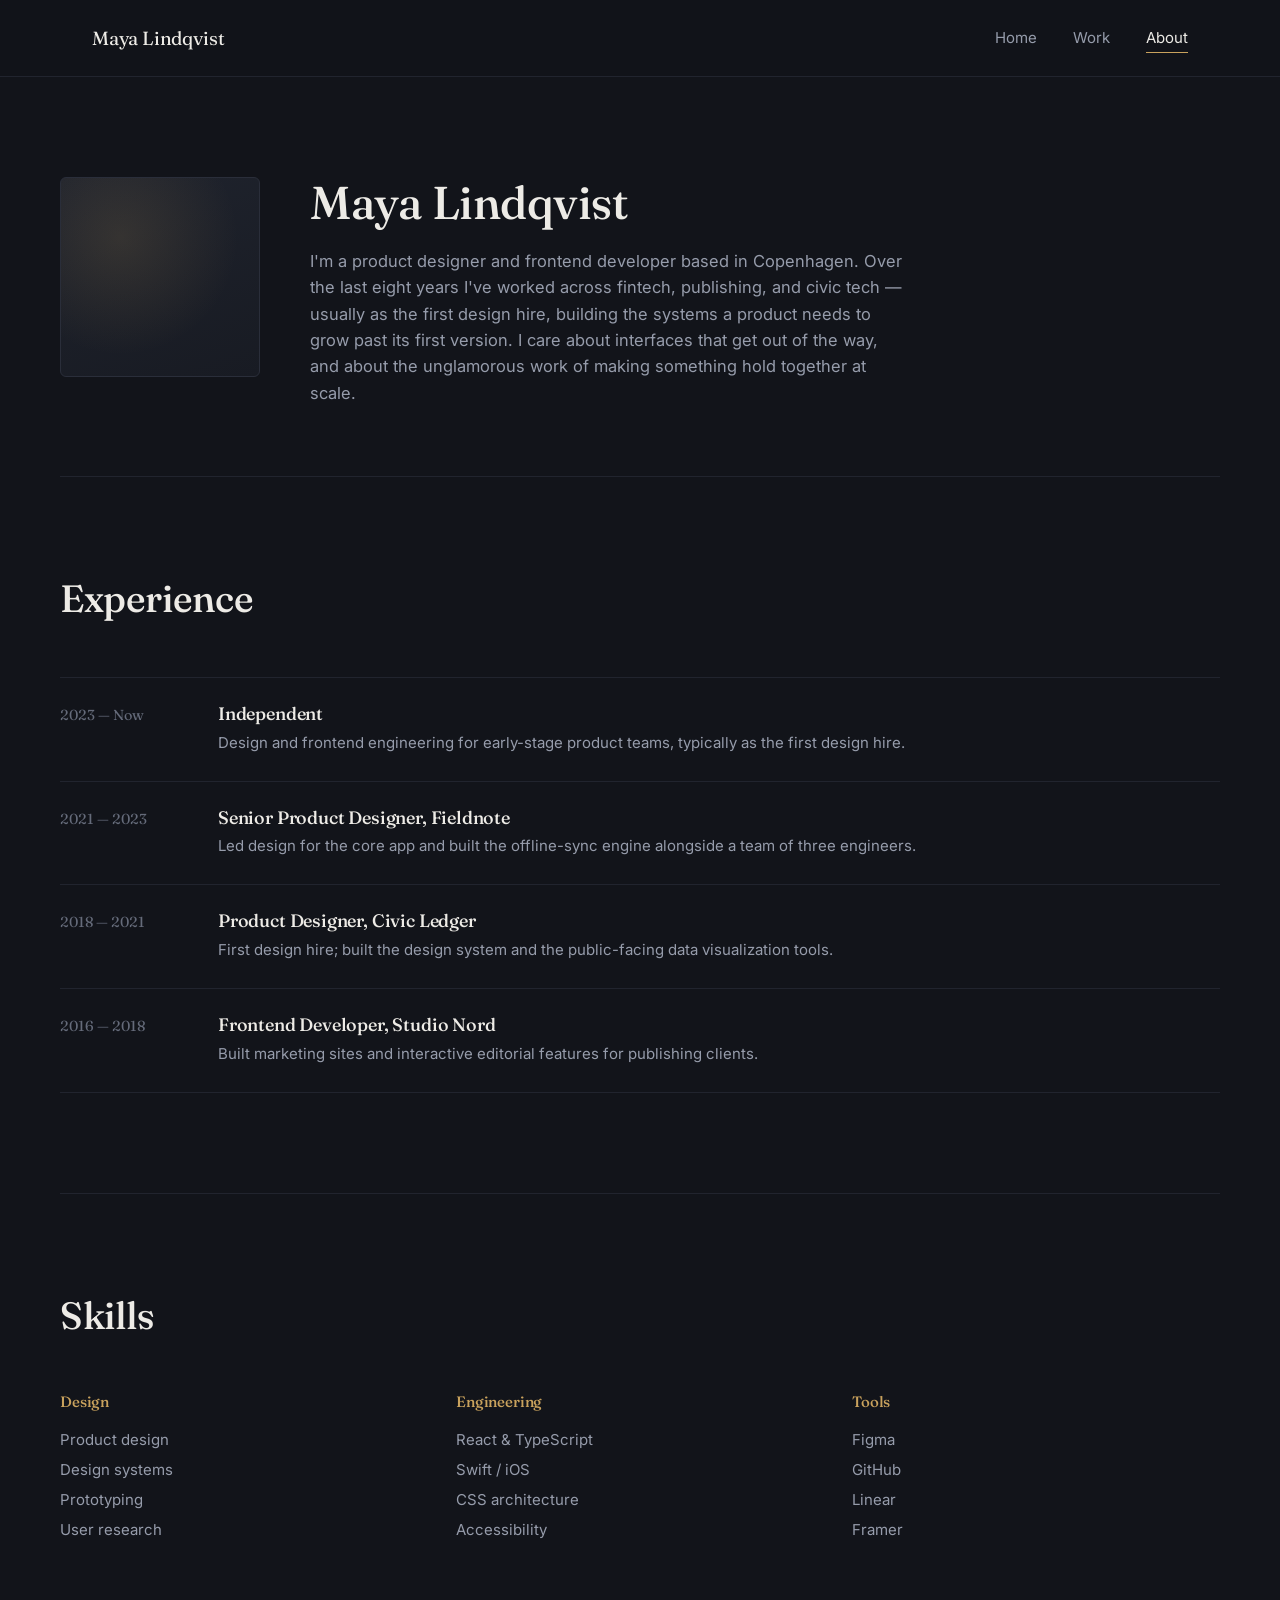
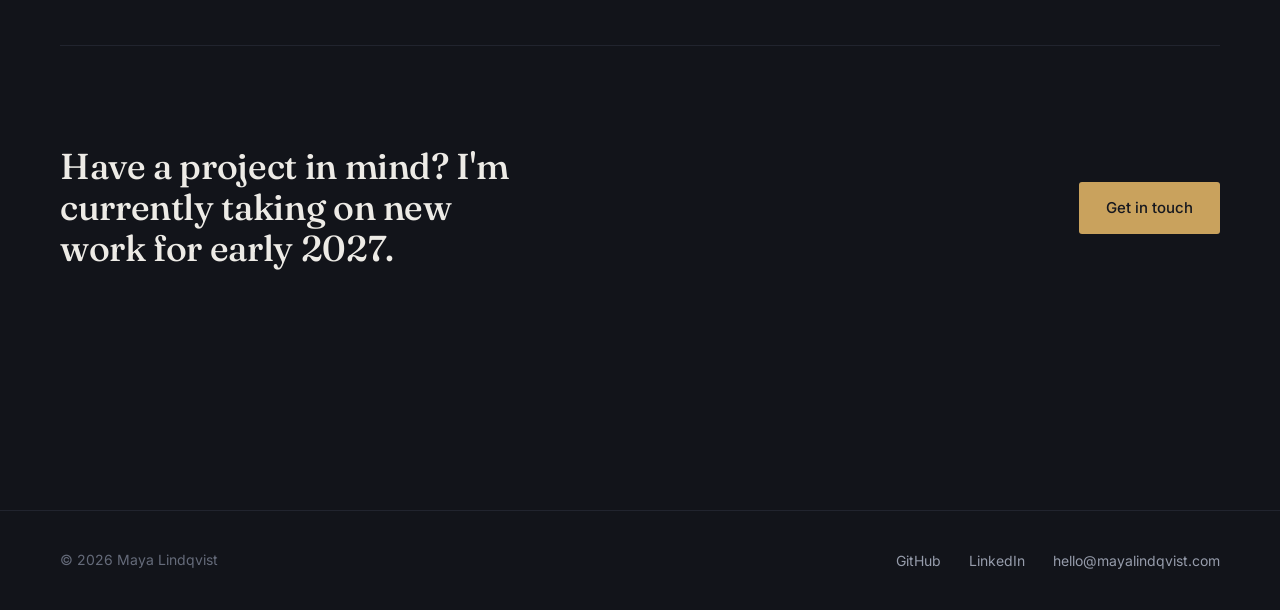
==== about.html @ 6f21c966 "Add files via upload" ====
<!DOCTYPE html>
<html lang="en">
<head>
<meta charset="UTF-8">
<meta name="viewport" content="width=device-width, initial-scale=1.0">
<title>About — Maya Lindqvist</title>
<meta name="description" content="About Maya Lindqvist, product designer and frontend developer.">
<link rel="preconnect" href="https://fonts.googleapis.com">
<link rel="preconnect" href="https://fonts.gstatic.com" crossorigin>
<link href="https://fonts.googleapis.com/css2?family=Fraunces:ital,opsz,wght@0,9..144,400;0,9..144,500;1,9..144,500&family=Inter:wght@400;500;600&display=swap" rel="stylesheet">
<link rel="stylesheet" href="style.css">
</head>
<body>

<header class="site-header">
  <div class="container header-inner">
    <a href="index.html" class="logo">Maya Lindqvist</a>
    <nav class="site-nav">
      <ul class="nav-links">
        <li><a href="index.html">Home</a></li>
        <li><a href="work.html">Work</a></li>
        <li><a href="about.html" class="active">About</a></li>
      </ul>
      <button class="nav-toggle" aria-label="Toggle menu" aria-expanded="false">
        <svg viewBox="0 0 24 24" fill="none" stroke="currentColor" stroke-width="1.6"><line x1="3" y1="6" x2="21" y2="6"/><line x1="3" y1="12" x2="21" y2="12"/><line x1="3" y1="18" x2="21" y2="18"/></svg>
      </button>
    </nav>
  </div>
</header>

<main>

  <section class="about-hero container">
    <div class="portrait"></div>
    <div>
      <h1>Maya Lindqvist</h1>
      <p class="bio">I'm a product designer and frontend developer based in Copenhagen. Over the last eight years I've worked across fintech, publishing, and civic tech — usually as the first design hire, building the systems a product needs to grow past its first version. I care about interfaces that get out of the way, and about the unglamorous work of making something hold together at scale.</p>
    </div>
  </section>

  <section class="section container">
    <div class="section-head">
      <h2>Experience</h2>
    </div>
    <div class="timeline">
      <div class="timeline-row">
        <span class="years">2023 — Now</span>
        <div>
          <h4>Independent</h4>
          <p>Design and frontend engineering for early-stage product teams, typically as the first design hire.</p>
        </div>
      </div>
      <div class="timeline-row">
        <span class="years">2021 — 2023</span>
        <div>
          <h4>Senior Product Designer, Fieldnote</h4>
          <p>Led design for the core app and built the offline-sync engine alongside a team of three engineers.</p>
        </div>
      </div>
      <div class="timeline-row">
        <span class="years">2018 — 2021</span>
        <div>
          <h4>Product Designer, Civic Ledger</h4>
          <p>First design hire; built the design system and the public-facing data visualization tools.</p>
        </div>
      </div>
      <div class="timeline-row">
        <span class="years">2016 — 2018</span>
        <div>
          <h4>Frontend Developer, Studio Nord</h4>
          <p>Built marketing sites and interactive editorial features for publishing clients.</p>
        </div>
      </div>
    </div>
  </section>

  <section class="section container">
    <div class="section-head">
      <h2>Skills</h2>
    </div>
    <div class="skills-grid">
      <div class="skill-group">
        <h4>Design</h4>
        <ul>
          <li>Product design</li>
          <li>Design systems</li>
          <li>Prototyping</li>
          <li>User research</li>
        </ul>
      </div>
      <div class="skill-group">
        <h4>Engineering</h4>
        <ul>
          <li>React &amp; TypeScript</li>
          <li>Swift / iOS</li>
          <li>CSS architecture</li>
          <li>Accessibility</li>
        </ul>
      </div>
      <div class="skill-group">
        <h4>Tools</h4>
        <ul>
          <li>Figma</li>
          <li>GitHub</li>
          <li>Linear</li>
          <li>Framer</li>
        </ul>
      </div>
    </div>
  </section>

  <section class="section container">
    <div class="contact-block">
      <h2>Have a project in mind? I'm currently taking on new work for early 2027.</h2>
      <a href="mailto:hello@mayalindqvist.com" class="btn btn-primary">Get in touch</a>
    </div>
  </section>

</main>

<footer class="site-footer">
  <div class="container footer-inner">
    <p>© 2026 Maya Lindqvist</p>
    <ul class="footer-links">
      <li><a href="https://github.com" target="_blank" rel="noopener">GitHub</a></li>
      <li><a href="https://linkedin.com" target="_blank" rel="noopener">LinkedIn</a></li>
      <li><a href="mailto:hello@mayalindqvist.com">hello@mayalindqvist.com</a></li>
    </ul>
  </div>
</footer>

<script src="script.js"></script>
</body>
</html>
---- style.css ----
/* ============================================
   Maya Lindqvist — Portfolio
   Design tokens
   ============================================ */
:root {
  --bg: #12141a;
  --bg-elevated: #181b23;
  --bg-elevated-2: #1f232d;
  --border: #2a2e3a;
  --border-soft: #21242e;
  --text: #edebe6;
  --text-muted: #969cab;
  --text-faint: #656b7a;
  --accent: #c9a25d;
  --accent-soft: rgba(201, 162, 93, 0.14);
  --accent-dim: #8a7245;

  --font-display: "Fraunces", "Iowan Old Style", "Palatino Linotype", serif;
  --font-body: "Inter", -apple-system, BlinkMacSystemFont, "Segoe UI", sans-serif;

  --container: 1160px;
  --radius-sm: 3px;
  --radius-md: 6px;
}

* { box-sizing: border-box; }

html {
  scroll-behavior: smooth;
}

@media (prefers-reduced-motion: reduce) {
  html { scroll-behavior: auto; }
  * { animation-duration: 0.01ms !important; transition-duration: 0.01ms !important; }
}

body {
  margin: 0;
  background: var(--bg);
  color: var(--text);
  font-family: var(--font-body);
  font-size: 17px;
  line-height: 1.6;
  -webkit-font-smoothing: antialiased;
  text-rendering: optimizeLegibility;
}

img { max-width: 100%; display: block; }

a {
  color: inherit;
  text-decoration: none;
}

::selection {
  background: var(--accent-soft);
  color: var(--text);
}

a:focus-visible,
button:focus-visible {
  outline: 2px solid var(--accent);
  outline-offset: 3px;
  border-radius: 2px;
}

.container {
  max-width: var(--container);
  margin: 0 auto;
  padding: 0 32px;
}

h1, h2, h3, h4 {
  font-family: var(--font-display);
  font-weight: 500;
  line-height: 1.15;
  margin: 0;
  letter-spacing: -0.01em;
}

p { margin: 0; }

.eyebrow {
  font-size: 14px;
  color: var(--accent);
  font-weight: 500;
  margin: 0 0 14px;
}

/* ============================================
   Header
   ============================================ */
.site-header {
  position: sticky;
  top: 0;
  z-index: 50;
  background: rgba(18, 20, 26, 0.86);
  backdrop-filter: blur(10px);
  -webkit-backdrop-filter: blur(10px);
  border-bottom: 1px solid var(--border-soft);
}

.header-inner {
  display: flex;
  align-items: center;
  justify-content: space-between;
  height: 76px;
}

.logo {
  font-family: var(--font-display);
  font-size: 19px;
  letter-spacing: -0.01em;
}

.site-nav { display: flex; align-items: center; }

.nav-links {
  list-style: none;
  display: flex;
  gap: 36px;
  margin: 0;
  padding: 0;
}

.nav-links a {
  font-size: 15px;
  color: var(--text-muted);
  position: relative;
  padding: 6px 0;
  transition: color 0.2s ease;
}

.nav-links a:hover { color: var(--text); }

.nav-links a.active { color: var(--text); }

.nav-links a.active::after {
  content: "";
  position: absolute;
  left: 0;
  bottom: 0;
  width: 100%;
  height: 1px;
  background: var(--accent);
}

.nav-toggle {
  display: none;
  background: none;
  border: none;
  color: var(--text);
  cursor: pointer;
  padding: 8px;
}

.nav-toggle svg { width: 22px; height: 22px; }

/* ============================================
   Footer
   ============================================ */
.site-footer {
  border-top: 1px solid var(--border-soft);
  margin-top: 140px;
}

.footer-inner {
  display: flex;
  align-items: center;
  justify-content: space-between;
  padding: 36px 0;
  flex-wrap: wrap;
  gap: 16px;
}

.footer-inner p {
  color: var(--text-faint);
  font-size: 14px;
}

.footer-links {
  list-style: none;
  display: flex;
  gap: 28px;
  margin: 0;
  padding: 0;
}

.footer-links a {
  font-size: 14px;
  color: var(--text-muted);
  transition: color 0.2s ease;
}

.footer-links a:hover { color: var(--accent); }

/* ============================================
   Buttons
   ============================================ */
.btn {
  display: inline-flex;
  align-items: center;
  gap: 8px;
  padding: 13px 26px;
  border-radius: var(--radius-sm);
  font-size: 15px;
  font-weight: 500;
  border: 1px solid transparent;
  transition: border-color 0.2s ease, background 0.2s ease, color 0.2s ease;
}

.btn-primary {
  background: var(--accent);
  color: #16181f;
}

.btn-primary:hover { background: #d9b06d; }

.btn-ghost {
  border-color: var(--border);
  color: var(--text);
}

.btn-ghost:hover { border-color: var(--accent); color: var(--accent); }

/* ============================================
   Hero (Home)
   ============================================ */
.hero {
  padding: 120px 0 100px;
  display: grid;
  grid-template-columns: 1.4fr 1fr;
  gap: 60px;
  align-items: end;
  border-bottom: 1px solid var(--border-soft);
}

.hero h1 {
  font-size: clamp(40px, 5.4vw, 68px);
  color: var(--text);
}

.hero h1 em {
  font-style: italic;
  color: var(--accent);
}

.hero-meta {
  border-left: 1px solid var(--border);
  padding-left: 28px;
}

.hero-meta p {
  color: var(--text-muted);
  font-size: 16px;
  margin-bottom: 24px;
}

.hero-actions {
  display: flex;
  gap: 14px;
  flex-wrap: wrap;
}

/* ============================================
   Section scaffolding
   ============================================ */
.section {
  padding: 100px 0;
  border-bottom: 1px solid var(--border-soft);
}

.section:last-of-type { border-bottom: none; }

.section-head {
  display: flex;
  justify-content: space-between;
  align-items: flex-end;
  gap: 24px;
  margin-bottom: 56px;
  flex-wrap: wrap;
}

.section-head h2 {
  font-size: clamp(28px, 3.4vw, 38px);
}

.section-head .link-more {
  font-size: 15px;
  color: var(--accent);
  white-space: nowrap;
  border-bottom: 1px solid var(--accent-dim);
  padding-bottom: 2px;
}

/* ============================================
   Work rows (used on home + work page)
   ============================================ */
.work-list { display: flex; flex-direction: column; }

.work-row {
  display: grid;
  grid-template-columns: 90px 1fr auto;
  gap: 32px;
  align-items: center;
  padding: 30px 0;
  border-top: 1px solid var(--border-soft);
  transition: padding-left 0.25s ease;
}

.work-list .work-row:last-child { border-bottom: 1px solid var(--border-soft); }

.work-row:hover { padding-left: 10px; }

.work-row .year {
  font-family: var(--font-display);
  color: var(--text-faint);
  font-size: 16px;
}

.work-row .work-main h3 {
  font-size: 24px;
  color: var(--text);
  margin-bottom: 6px;
  transition: color 0.2s ease;
}

.work-row:hover .work-main h3 { color: var(--accent); }

.work-row .work-main p {
  color: var(--text-muted);
  font-size: 15px;
  max-width: 560px;
}

.work-row .tags {
  display: flex;
  gap: 10px;
  flex-wrap: wrap;
  justify-content: flex-end;
}

.tag {
  font-size: 13px;
  color: var(--text-faint);
  border: 1px solid var(--border);
  border-radius: 20px;
  padding: 5px 13px;
  white-space: nowrap;
}

/* ============================================
   Project detail block (work.html)
   ============================================ */
.project-detail {
  display: grid;
  grid-template-columns: 1fr;
  gap: 18px;
  padding: 46px 0;
  border-top: 1px solid var(--border-soft);
}

.project-detail:last-child { border-bottom: 1px solid var(--border-soft); }

.project-detail-head {
  display: flex;
  justify-content: space-between;
  align-items: baseline;
  flex-wrap: wrap;
  gap: 10px;
}

.project-detail-head h3 {
  font-size: 28px;
  color: var(--text);
}

.project-detail-head .role {
  color: var(--accent);
  font-size: 15px;
}

.project-visual {
  height: 220px;
  border-radius: var(--radius-md);
  border: 1px solid var(--border);
  background: linear-gradient(135deg, var(--bg-elevated) 0%, var(--bg-elevated-2) 100%);
  position: relative;
  overflow: hidden;
}

.project-visual::after {
  content: "";
  position: absolute;
  inset: 0;
  background: radial-gradient(circle at 80% 20%, var(--accent-soft), transparent 55%);
}

.project-detail p.desc {
  color: var(--text-muted);
  max-width: 640px;
  font-size: 15.5px;
}

.project-detail .tags { display: flex; gap: 10px; flex-wrap: wrap; }

/* ============================================
   About page
   ============================================ */
.about-hero {
  padding: 100px 0 70px;
  display: grid;
  grid-template-columns: 200px 1fr;
  gap: 50px;
  align-items: start;
  border-bottom: 1px solid var(--border-soft);
}

.portrait {
  width: 200px;
  height: 200px;
  border-radius: var(--radius-md);
  background: linear-gradient(160deg, var(--bg-elevated-2), var(--bg-elevated));
  border: 1px solid var(--border);
  position: relative;
  overflow: hidden;
}

.portrait::after {
  content: "";
  position: absolute;
  inset: 0;
  background: radial-gradient(circle at 30% 30%, var(--accent-soft), transparent 60%);
}

.about-hero h1 { font-size: clamp(32px, 4vw, 46px); margin-bottom: 18px; }

.about-hero .bio { color: var(--text-muted); font-size: 16.5px; max-width: 600px; }

.timeline { display: flex; flex-direction: column; }

.timeline-row {
  display: grid;
  grid-template-columns: 130px 1fr;
  gap: 28px;
  padding: 26px 0;
  border-top: 1px solid var(--border-soft);
}

.timeline .timeline-row:last-child { border-bottom: 1px solid var(--border-soft); }

.timeline-row .years {
  color: var(--text-faint);
  font-size: 14.5px;
  font-family: var(--font-display);
}

.timeline-row h4 { font-size: 18px; margin-bottom: 6px; color: var(--text); }

.timeline-row p { color: var(--text-muted); font-size: 15px; }

.skills-grid {
  display: grid;
  grid-template-columns: repeat(3, 1fr);
  gap: 28px;
}

.skill-group h4 {
  font-size: 15px;
  color: var(--accent);
  margin-bottom: 14px;
  font-weight: 500;
}

.skill-group ul {
  list-style: none;
  margin: 0;
  padding: 0;
  color: var(--text-muted);
  font-size: 15px;
  line-height: 2;
}

.contact-block {
  display: flex;
  justify-content: space-between;
  align-items: center;
  flex-wrap: wrap;
  gap: 24px;
}

.contact-block h2 { font-size: clamp(26px, 3.2vw, 36px); max-width: 480px; }

/* ============================================
   Responsive
   ============================================ */
@media (max-width: 860px) {
  .hero { grid-template-columns: 1fr; gap: 32px; padding: 90px 0 70px; }
  .hero-meta { border-left: none; padding-left: 0; border-top: 1px solid var(--border); padding-top: 24px; }
  .work-row { grid-template-columns: 1fr; gap: 10px; }
  .work-row .tags { justify-content: flex-start; }
  .about-hero { grid-template-columns: 1fr; }
  .portrait { width: 130px; height: 130px; }
  .skills-grid { grid-template-columns: 1fr 1fr; }
  .contact-block { flex-direction: column; align-items: flex-start; }
}

@media (max-width: 620px) {
  .container { padding: 0 20px; }
  .nav-links {
    position: absolute;
    top: 76px;
    left: 0;
    right: 0;
    background: var(--bg-elevated);
    border-bottom: 1px solid var(--border);
    flex-direction: column;
    gap: 0;
    display: none;
  }
  .nav-links.open { display: flex; }
  .nav-links li { width: 100%; }
  .nav-links a { display: block; padding: 16px 20px; border-top: 1px solid var(--border-soft); }
  .nav-toggle { display: block; }
  .skills-grid { grid-template-columns: 1fr; }
  .section { padding: 70px 0; }
}
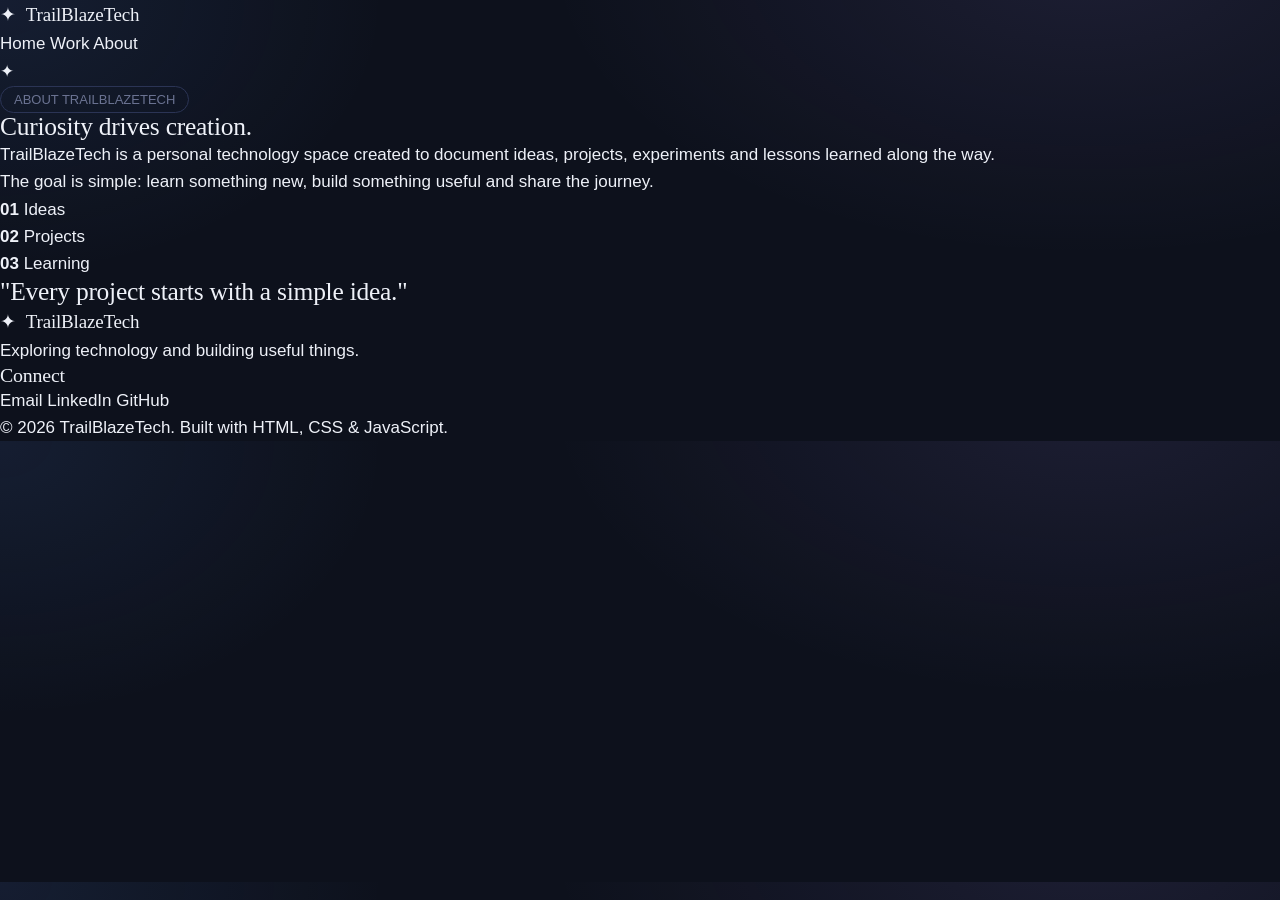
==== commit 33172d8d: "Update about.html" ====
--- a/about.html
+++ b/about.html
@@ -1,134 +1,167 @@
 <!DOCTYPE html>
 <html lang="en">
+
 <head>
-<meta charset="UTF-8">
-<meta name="viewport" content="width=device-width, initial-scale=1.0">
-<title>About — Maya Lindqvist</title>
-<meta name="description" content="About Maya Lindqvist, product designer and frontend developer.">
-<link rel="preconnect" href="https://fonts.googleapis.com">
-<link rel="preconnect" href="https://fonts.gstatic.com" crossorigin>
-<link href="https://fonts.googleapis.com/css2?family=Fraunces:ital,opsz,wght@0,9..144,400;0,9..144,500;1,9..144,500&family=Inter:wght@400;500;600&display=swap" rel="stylesheet">
-<link rel="stylesheet" href="style.css">
+
+    <meta charset="UTF-8">
+    <meta name="viewport" content="width=device-width, initial-scale=1.0">
+
+    <title>TrailBlazeTech | About</title>
+
+    <link rel="stylesheet" href="style.css">
+
 </head>
+
+
 <body>
 
-<header class="site-header">
-  <div class="container header-inner">
-    <a href="index.html" class="logo">Maya Lindqvist</a>
-    <nav class="site-nav">
-      <ul class="nav-links">
-        <li><a href="index.html">Home</a></li>
-        <li><a href="work.html">Work</a></li>
-        <li><a href="about.html" class="active">About</a></li>
-      </ul>
-      <button class="nav-toggle" aria-label="Toggle menu" aria-expanded="false">
-        <svg viewBox="0 0 24 24" fill="none" stroke="currentColor" stroke-width="1.6"><line x1="3" y1="6" x2="21" y2="6"/><line x1="3" y1="12" x2="21" y2="12"/><line x1="3" y1="18" x2="21" y2="18"/></svg>
-      </button>
-    </nav>
-  </div>
-</header>
+    <!-- HEADER -->
 
-<main>
+    <header class="header">
 
-  <section class="about-hero container">
-    <div class="portrait"></div>
-    <div>
-      <h1>Maya Lindqvist</h1>
-      <p class="bio">I'm a product designer and frontend developer based in Copenhagen. Over the last eight years I've worked across fintech, publishing, and civic tech — usually as the first design hire, building the systems a product needs to grow past its first version. I care about interfaces that get out of the way, and about the unglamorous work of making something hold together at scale.</p>
+        <div class="logo">
+            <span class="logo-icon">✦</span>
+            TrailBlazeTech
+        </div>
+
+        <nav class="navbar">
+
+            <a href="index.html" target="_blank">
+                Home
+            </a>
+
+            <a href="work.html" target="_blank">
+                Work
+            </a>
+
+            <a href="about.html" target="_blank" class="active">
+                About
+            </a>
+
+        </nav>
+
+    </header>
+
+
+    <!-- BODY -->
+
+    <main class="page">
+
+        <section class="about-section">
+
+            <div class="about-image">
+
+                <div class="profile-symbol">
+                    ✦
+                </div>
+
+            </div>
+
+
+            <div class="about-content">
+
+                <span class="tag">
+                    ABOUT TRAILBLAZETECH
+                </span>
+
+                <h1>
+                    Curiosity drives
+                    <span>creation.</span>
+                </h1>
+
+                <p>
+                    TrailBlazeTech is a personal technology space
+                    created to document ideas, projects, experiments
+                    and lessons learned along the way.
+                </p>
+
+                <p>
+                    The goal is simple: learn something new,
+                    build something useful and share the journey.
+                </p>
+
+
+                <div class="about-stats">
+
+                    <div>
+                        <strong>01</strong>
+                        <span>Ideas</span>
+                    </div>
+
+                    <div>
+                        <strong>02</strong>
+                        <span>Projects</span>
+                    </div>
+
+                    <div>
+                        <strong>03</strong>
+                        <span>Learning</span>
+                    </div>
+
+                </div>
+
+            </div>
+
+        </section>
+
+
+        <section class="quote-section">
+
+            <h2>
+                "Every project starts with a simple idea."
+            </h2>
+
+        </section>
+
+    </main>
+
+
+    <!-- FOOTER -->
+
+    <footer class="footer">
+
+        <div class="footer-left">
+
+            <div class="logo">
+                <span class="logo-icon">✦</span>
+                TrailBlazeTech
+            </div>
+
+            <p>
+                Exploring technology and building useful things.
+            </p>
+
+        </div>
+
+
+        <div class="footer-contact">
+
+            <h3>Connect</h3>
+
+            <a href="mailto:your-email@example.com">
+                Email
+            </a>
+
+            <a href="#" onclick="openLinkedIn()">
+                LinkedIn
+            </a>
+
+            <a href="#" onclick="openGitHub()">
+                GitHub
+            </a>
+
+        </div>
+
+    </footer>
+
+
+    <div class="copyright">
+        © 2026 TrailBlazeTech. Built with HTML, CSS & JavaScript.
     </div>
-  </section>
 
-  <section class="section container">
-    <div class="section-head">
-      <h2>Experience</h2>
-    </div>
-    <div class="timeline">
-      <div class="timeline-row">
-        <span class="years">2023 — Now</span>
-        <div>
-          <h4>Independent</h4>
-          <p>Design and frontend engineering for early-stage product teams, typically as the first design hire.</p>
-        </div>
-      </div>
-      <div class="timeline-row">
-        <span class="years">2021 — 2023</span>
-        <div>
-          <h4>Senior Product Designer, Fieldnote</h4>
-          <p>Led design for the core app and built the offline-sync engine alongside a team of three engineers.</p>
-        </div>
-      </div>
-      <div class="timeline-row">
-        <span class="years">2018 — 2021</span>
-        <div>
-          <h4>Product Designer, Civic Ledger</h4>
-          <p>First design hire; built the design system and the public-facing data visualization tools.</p>
-        </div>
-      </div>
-      <div class="timeline-row">
-        <span class="years">2016 — 2018</span>
-        <div>
-          <h4>Frontend Developer, Studio Nord</h4>
-          <p>Built marketing sites and interactive editorial features for publishing clients.</p>
-        </div>
-      </div>
-    </div>
-  </section>
 
-  <section class="section container">
-    <div class="section-head">
-      <h2>Skills</h2>
-    </div>
-    <div class="skills-grid">
-      <div class="skill-group">
-        <h4>Design</h4>
-        <ul>
-          <li>Product design</li>
-          <li>Design systems</li>
-          <li>Prototyping</li>
-          <li>User research</li>
-        </ul>
-      </div>
-      <div class="skill-group">
-        <h4>Engineering</h4>
-        <ul>
-          <li>React &amp; TypeScript</li>
-          <li>Swift / iOS</li>
-          <li>CSS architecture</li>
-          <li>Accessibility</li>
-        </ul>
-      </div>
-      <div class="skill-group">
-        <h4>Tools</h4>
-        <ul>
-          <li>Figma</li>
-          <li>GitHub</li>
-          <li>Linear</li>
-          <li>Framer</li>
-        </ul>
-      </div>
-    </div>
-  </section>
+    <script src="script.js"></script>
 
-  <section class="section container">
-    <div class="contact-block">
-      <h2>Have a project in mind? I'm currently taking on new work for early 2027.</h2>
-      <a href="mailto:hello@mayalindqvist.com" class="btn btn-primary">Get in touch</a>
-    </div>
-  </section>
+</body>
 
-</main>
-
-<footer class="site-footer">
-  <div class="container footer-inner">
-    <p>© 2026 Maya Lindqvist</p>
-    <ul class="footer-links">
-      <li><a href="https://github.com" target="_blank" rel="noopener">GitHub</a></li>
-      <li><a href="https://linkedin.com" target="_blank" rel="noopener">LinkedIn</a></li>
-      <li><a href="mailto:hello@mayalindqvist.com">hello@mayalindqvist.com</a></li>
-    </ul>
-  </div>
-</footer>
-
-<script src="script.js"></script>
-</body>
 </html>
--- a/style.css
+++ b/style.css
@@ -1,33 +1,38 @@
 /* ============================================
-   Maya Lindqvist — Portfolio
+   Maya Lindqvist — Portfolio v2
    Design tokens
    ============================================ */
 :root {
-  --bg: #12141a;
-  --bg-elevated: #181b23;
-  --bg-elevated-2: #1f232d;
-  --border: #2a2e3a;
-  --border-soft: #21242e;
-  --text: #edebe6;
-  --text-muted: #969cab;
-  --text-faint: #656b7a;
-  --accent: #c9a25d;
-  --accent-soft: rgba(201, 162, 93, 0.14);
-  --accent-dim: #8a7245;
+  --bg: #0d111c;
+  --bg-alt: #121729;
+  --bg-elevated: #171e33;
+  --bg-elevated-2: #1e2640;
+  --border: #2b3455;
+  --border-soft: #202942;
+  --text: #eef1f8;
+  --text-muted: #99a1bd;
+  --text-faint: #6b7392;
+
+  --accent-1: #5b8def;   /* blue */
+  --accent-2: #a78bfa;   /* violet */
+  --accent-3: #34d1b6;   /* teal */
+  --accent-4: #f2a26a;   /* warm coral */
+
+  --accent-gradient: linear-gradient(120deg, var(--accent-1), var(--accent-2));
+  --accent-soft: rgba(91, 141, 239, 0.14);
 
   --font-display: "Fraunces", "Iowan Old Style", "Palatino Linotype", serif;
   --font-body: "Inter", -apple-system, BlinkMacSystemFont, "Segoe UI", sans-serif;
 
   --container: 1160px;
-  --radius-sm: 3px;
-  --radius-md: 6px;
+  --radius-sm: 4px;
+  --radius-md: 8px;
+  --radius-lg: 20px;
 }
 
 * { box-sizing: border-box; }
 
-html {
-  scroll-behavior: smooth;
-}
+html { scroll-behavior: smooth; }
 
 @media (prefers-reduced-motion: reduce) {
   html { scroll-behavior: auto; }
@@ -36,7 +41,10 @@
 
 body {
   margin: 0;
-  background: var(--bg);
+  background:
+    radial-gradient(900px 500px at 85% -10%, rgba(167, 139, 250, 0.10), transparent 60%),
+    radial-gradient(700px 500px at 0% 0%, rgba(91, 141, 239, 0.10), transparent 55%),
+    var(--bg);
   color: var(--text);
   font-family: var(--font-body);
   font-size: 17px;
@@ -46,29 +54,17 @@
 }
 
 img { max-width: 100%; display: block; }
-
-a {
-  color: inherit;
-  text-decoration: none;
-}
-
-::selection {
-  background: var(--accent-soft);
-  color: var(--text);
-}
-
-a:focus-visible,
-button:focus-visible {
-  outline: 2px solid var(--accent);
+a { color: inherit; text-decoration: none; }
+
+::selection { background: var(--accent-soft); color: var(--text); }
+
+a:focus-visible, button:focus-visible {
+  outline: 2px solid var(--accent-1);
   outline-offset: 3px;
   border-radius: 2px;
 }
 
-.container {
-  max-width: var(--container);
-  margin: 0 auto;
-  padding: 0 32px;
-}
+.container { max-width: var(--container); margin: 0 auto; padding: 0 32px; }
 
 h1, h2, h3, h4 {
   font-family: var(--font-display);
@@ -80,11 +76,11 @@
 
 p { margin: 0; }
 
-.eyebrow {
-  font-size: 14px;
-  color: var(--accent);
-  font-weight: 500;
-  margin: 0 0 14px;
+.gradient-text {
+  background: var(--accent-gradient);
+  -webkit-background-clip: text;
+  background-clip: text;
+  color: transparent;
 }
 
 /* ============================================
@@ -94,55 +90,80 @@
   position: sticky;
   top: 0;
   z-index: 50;
-  background: rgba(18, 20, 26, 0.86);
-  backdrop-filter: blur(10px);
-  -webkit-backdrop-filter: blur(10px);
+  background: rgba(13, 17, 28, 0.82);
+  backdrop-filter: blur(12px);
+  -webkit-backdrop-filter: blur(12px);
   border-bottom: 1px solid var(--border-soft);
 }
 
+.site-header::after {
+  content: "";
+  display: block;
+  height: 2px;
+  background: var(--accent-gradient);
+  opacity: 0.6;
+}
+
 .header-inner {
   display: flex;
   align-items: center;
   justify-content: space-between;
-  height: 76px;
+  height: 78px;
+  gap: 24px;
 }
 
 .logo {
+  display: flex;
+  align-items: center;
+  gap: 10px;
   font-family: var(--font-display);
   font-size: 19px;
   letter-spacing: -0.01em;
-}
-
-.site-nav { display: flex; align-items: center; }
+  flex-shrink: 0;
+}
+
+.logo .mark {
+  width: 26px;
+  height: 26px;
+  border-radius: 50%;
+  background: var(--accent-gradient);
+  flex-shrink: 0;
+}
+
+.site-nav {
+  display: flex;
+  align-items: center;
+  justify-content: center;
+  flex: 1;
+}
 
 .nav-links {
   list-style: none;
   display: flex;
-  gap: 36px;
+  align-items: center;
+  gap: 4px;
   margin: 0;
-  padding: 0;
+  padding: 6px;
+  background: var(--bg-elevated);
+  border: 1px solid var(--border-soft);
+  border-radius: 999px;
 }
 
 .nav-links a {
   font-size: 15px;
   color: var(--text-muted);
-  position: relative;
-  padding: 6px 0;
-  transition: color 0.2s ease;
+  padding: 9px 20px;
+  border-radius: 999px;
+  transition: color 0.2s ease, background 0.2s ease;
+  display: block;
 }
 
 .nav-links a:hover { color: var(--text); }
 
-.nav-links a.active { color: var(--text); }
-
-.nav-links a.active::after {
-  content: "";
-  position: absolute;
-  left: 0;
-  bottom: 0;
-  width: 100%;
-  height: 1px;
-  background: var(--accent);
+.nav-links a.active {
+  color: var(--bg);
+  background: var(--accent-gradient);
+  font-weight: 500;
 }
 
 .nav-toggle {
@@ -152,9 +173,14 @@
   color: var(--text);
   cursor: pointer;
   padding: 8px;
+  flex-shrink: 0;
 }
 
 .nav-toggle svg { width: 22px; height: 22px; }
+
+.header-cta {
+  flex-shrink: 0;
+}
 
 /* ============================================
    Footer
@@ -162,6 +188,7 @@
 .site-footer {
   border-top: 1px solid var(--border-soft);
   margin-top: 140px;
+  background: var(--bg-alt);
 }
 
 .footer-inner {
@@ -173,26 +200,13 @@
   gap: 16px;
 }
 
-.footer-inner p {
-  color: var(--text-faint);
-  font-size: 14px;
-}
-
-.footer-links {
-  list-style: none;
-  display: flex;
-  gap: 28px;
-  margin: 0;
-  padding: 0;
-}
-
-.footer-links a {
-  font-size: 14px;
-  color: var(--text-muted);
-  transition: color 0.2s ease;
-}
-
-.footer-links a:hover { color: var(--accent); }
+.footer-inner p { color: var(--text-faint); font-size: 14px; }
+
+.footer-links { list-style: none; display: flex; gap: 28px; margin: 0; padding: 0; }
+
+.footer-links a { font-size: 14px; color: var(--text-muted); transition: color 0.2s ease; }
+
+.footer-links a:hover { color: var(--accent-1); }
 
 /* ============================================
    Buttons
@@ -206,22 +220,21 @@
   font-size: 15px;
   font-weight: 500;
   border: 1px solid transparent;
-  transition: border-color 0.2s ease, background 0.2s ease, color 0.2s ease;
+  transition: transform 0.2s ease, border-color 0.2s ease, opacity 0.2s ease;
 }
 
 .btn-primary {
-  background: var(--accent);
-  color: #16181f;
-}
-
-.btn-primary:hover { background: #d9b06d; }
-
-.btn-ghost {
-  border-color: var(--border);
-  color: var(--text);
-}
-
-.btn-ghost:hover { border-color: var(--accent); color: var(--accent); }
+  background: var(--accent-gradient);
+  color: #0c0f1a;
+}
+
+.btn-primary:hover { opacity: 0.9; }
+
+.btn-ghost { border-color: var(--border); color: var(--text); }
+
+.btn-ghost:hover { border-color: var(--accent-1); color: var(--accent-1); }
+
+.btn-small { padding: 9px 18px; font-size: 14px; }
 
 /* ============================================
    Hero (Home)
@@ -235,40 +248,18 @@
   border-bottom: 1px solid var(--border-soft);
 }
 
-.hero h1 {
-  font-size: clamp(40px, 5.4vw, 68px);
-  color: var(--text);
-}
-
-.hero h1 em {
-  font-style: italic;
-  color: var(--accent);
-}
-
-.hero-meta {
-  border-left: 1px solid var(--border);
-  padding-left: 28px;
-}
-
-.hero-meta p {
-  color: var(--text-muted);
-  font-size: 16px;
-  margin-bottom: 24px;
-}
-
-.hero-actions {
-  display: flex;
-  gap: 14px;
-  flex-wrap: wrap;
-}
+.hero h1 { font-size: clamp(40px, 5.4vw, 68px); color: var(--text); }
+
+.hero-meta { border-left: 1px solid var(--border); padding-left: 28px; }
+
+.hero-meta p { color: var(--text-muted); font-size: 16px; margin-bottom: 24px; }
+
+.hero-actions { display: flex; gap: 14px; flex-wrap: wrap; }
 
 /* ============================================
    Section scaffolding
    ============================================ */
-.section {
-  padding: 100px 0;
-  border-bottom: 1px solid var(--border-soft);
-}
+.section { padding: 100px 0; border-bottom: 1px solid var(--border-soft); }
 
 .section:last-of-type { border-bottom: none; }
 
@@ -281,17 +272,60 @@
   flex-wrap: wrap;
 }
 
-.section-head h2 {
-  font-size: clamp(28px, 3.4vw, 38px);
-}
+.section-head h2 { font-size: clamp(28px, 3.4vw, 38px); }
 
 .section-head .link-more {
   font-size: 15px;
-  color: var(--accent);
+  color: var(--accent-2);
   white-space: nowrap;
-  border-bottom: 1px solid var(--accent-dim);
+  border-bottom: 1px solid var(--accent-2);
   padding-bottom: 2px;
 }
+
+/* ============================================
+   About Me (home page teaser)
+   ============================================ */
+.about-me {
+  display: grid;
+  grid-template-columns: 200px 1fr;
+  gap: 48px;
+  align-items: center;
+}
+
+.avatar {
+  width: 200px;
+  height: 200px;
+  border-radius: 50%;
+  padding: 4px;
+  background: var(--accent-gradient);
+  flex-shrink: 0;
+}
+
+.avatar-inner {
+  width: 100%;
+  height: 100%;
+  border-radius: 50%;
+  background: var(--bg-elevated);
+  display: flex;
+  align-items: center;
+  justify-content: center;
+  overflow: hidden;
+}
+
+/* Replace this element's content with <img src="your-photo.jpg" alt="Your name"> to add a real photo */
+.avatar-inner .avatar-placeholder {
+  font-family: var(--font-display);
+  font-size: 56px;
+  color: var(--text-faint);
+}
+
+.avatar-inner img {
+  width: 100%;
+  height: 100%;
+  object-fit: cover;
+}
+
+.about-me-copy p { color: var(--text-muted); font-size: 16px; margin-bottom: 20px; max-width: 560px; }
 
 /* ============================================
    Work rows (used on home + work page)
@@ -312,45 +346,32 @@
 
 .work-row:hover { padding-left: 10px; }
 
-.work-row .year {
-  font-family: var(--font-display);
-  color: var(--text-faint);
-  font-size: 16px;
-}
-
-.work-row .work-main h3 {
-  font-size: 24px;
-  color: var(--text);
-  margin-bottom: 6px;
-  transition: color 0.2s ease;
-}
-
-.work-row:hover .work-main h3 { color: var(--accent); }
-
-.work-row .work-main p {
-  color: var(--text-muted);
-  font-size: 15px;
-  max-width: 560px;
-}
-
-.work-row .tags {
-  display: flex;
-  gap: 10px;
-  flex-wrap: wrap;
-  justify-content: flex-end;
-}
+.work-row .year { font-family: var(--font-display); color: var(--text-faint); font-size: 16px; }
+
+.work-row .work-main h3 { font-size: 24px; color: var(--text); margin-bottom: 6px; transition: color 0.2s ease; }
+
+.work-row:hover .work-main h3 { color: var(--accent-2); }
+
+.work-row .work-main p { color: var(--text-muted); font-size: 15px; max-width: 560px; }
+
+.work-row .tags { display: flex; gap: 10px; flex-wrap: wrap; justify-content: flex-end; }
 
 .tag {
   font-size: 13px;
-  color: var(--text-faint);
-  border: 1px solid var(--border);
   border-radius: 20px;
   padding: 5px 13px;
   white-space: nowrap;
-}
-
-/* ============================================
-   Project detail block (work.html)
+  border: 1px solid var(--border);
+  color: var(--text-faint);
+}
+
+.tag-blue   { color: var(--accent-1); border-color: rgba(91, 141, 239, 0.35); background: rgba(91, 141, 239, 0.08); }
+.tag-violet { color: var(--accent-2); border-color: rgba(167, 139, 250, 0.35); background: rgba(167, 139, 250, 0.08); }
+.tag-teal   { color: var(--accent-3); border-color: rgba(52, 209, 182, 0.35); background: rgba(52, 209, 182, 0.08); }
+.tag-coral  { color: var(--accent-4); border-color: rgba(242, 162, 106, 0.35); background: rgba(242, 162, 106, 0.08); }
+
+/* ============================================
+   Project detail block (work page)
    ============================================ */
 .project-detail {
   display: grid;
@@ -370,72 +391,91 @@
   gap: 10px;
 }
 
-.project-detail-head h3 {
-  font-size: 28px;
-  color: var(--text);
-}
-
-.project-detail-head .role {
-  color: var(--accent);
-  font-size: 15px;
-}
+.project-detail-head h3 { font-size: 28px; color: var(--text); }
+
+.project-detail-head .role { color: var(--accent-2); font-size: 15px; }
 
 .project-visual {
   height: 220px;
-  border-radius: var(--radius-md);
+  border-radius: var(--radius-lg);
   border: 1px solid var(--border);
   background: linear-gradient(135deg, var(--bg-elevated) 0%, var(--bg-elevated-2) 100%);
   position: relative;
   overflow: hidden;
 }
 
+/* Replace .project-visual's background with a real screenshot:
+   background: url('your-image.jpg') center/cover; */
+
 .project-visual::after {
   content: "";
   position: absolute;
   inset: 0;
-  background: radial-gradient(circle at 80% 20%, var(--accent-soft), transparent 55%);
-}
-
-.project-detail p.desc {
-  color: var(--text-muted);
-  max-width: 640px;
-  font-size: 15.5px;
-}
+  background: radial-gradient(circle at 80% 20%, rgba(167, 139, 250, 0.18), transparent 55%),
+              radial-gradient(circle at 15% 85%, rgba(91, 141, 239, 0.14), transparent 55%);
+}
+
+.project-detail p.desc { color: var(--text-muted); max-width: 640px; font-size: 15.5px; }
 
 .project-detail .tags { display: flex; gap: 10px; flex-wrap: wrap; }
 
+/* Blank template card — shows where to add the next project */
+.project-detail.is-template {
+  border: 1px dashed var(--border);
+  border-radius: var(--radius-lg);
+  padding: 40px 32px;
+  margin-top: 20px;
+}
+
+.project-detail.is-template .project-visual {
+  display: flex;
+  align-items: center;
+  justify-content: center;
+  border-style: dashed;
+}
+
+.project-detail.is-template .project-visual span {
+  color: var(--text-faint);
+  font-size: 15px;
+}
+
+.project-detail.is-template h3 { color: var(--text-faint); }
+
 /* ============================================
    About page
    ============================================ */
 .about-hero {
-  padding: 100px 0 70px;
+  padding: 100px 0 30px;
   display: grid;
   grid-template-columns: 200px 1fr;
   gap: 50px;
   align-items: start;
+}
+
+.about-hero .about-hero-copy .eyebrow-date {
+  font-size: 14px;
+  color: var(--text-faint);
+  margin-bottom: 14px;
+}
+
+.about-hero .about-hero-copy .eyebrow-date strong { color: var(--accent-3); font-weight: 500; }
+
+.about-hero h1 { font-size: clamp(32px, 4vw, 46px); margin-bottom: 18px; }
+
+.about-hero .bio { color: var(--text-muted); font-size: 16.5px; max-width: 600px; }
+
+.site-meta-bar {
+  border-top: 1px solid var(--border-soft);
   border-bottom: 1px solid var(--border-soft);
-}
-
-.portrait {
-  width: 200px;
-  height: 200px;
-  border-radius: var(--radius-md);
-  background: linear-gradient(160deg, var(--bg-elevated-2), var(--bg-elevated));
-  border: 1px solid var(--border);
-  position: relative;
-  overflow: hidden;
-}
-
-.portrait::after {
-  content: "";
-  position: absolute;
-  inset: 0;
-  background: radial-gradient(circle at 30% 30%, var(--accent-soft), transparent 60%);
-}
-
-.about-hero h1 { font-size: clamp(32px, 4vw, 46px); margin-bottom: 18px; }
-
-.about-hero .bio { color: var(--text-muted); font-size: 16.5px; max-width: 600px; }
+  padding: 22px 0;
+  display: flex;
+  gap: 40px;
+  flex-wrap: wrap;
+  color: var(--text-faint);
+  font-size: 14px;
+}
+
+.site-meta-bar strong { color: var(--text-muted); font-weight: 500; }
 
 .timeline { display: flex; flex-direction: column; }
 
@@ -449,37 +489,17 @@
 
 .timeline .timeline-row:last-child { border-bottom: 1px solid var(--border-soft); }
 
-.timeline-row .years {
-  color: var(--text-faint);
-  font-size: 14.5px;
-  font-family: var(--font-display);
-}
+.timeline-row .years { color: var(--text-faint); font-size: 14.5px; font-family: var(--font-display); }
 
 .timeline-row h4 { font-size: 18px; margin-bottom: 6px; color: var(--text); }
 
 .timeline-row p { color: var(--text-muted); font-size: 15px; }
 
-.skills-grid {
-  display: grid;
-  grid-template-columns: repeat(3, 1fr);
-  gap: 28px;
-}
-
-.skill-group h4 {
-  font-size: 15px;
-  color: var(--accent);
-  margin-bottom: 14px;
-  font-weight: 500;
-}
-
-.skill-group ul {
-  list-style: none;
-  margin: 0;
-  padding: 0;
-  color: var(--text-muted);
-  font-size: 15px;
-  line-height: 2;
-}
+.skills-grid { display: grid; grid-template-columns: repeat(3, 1fr); gap: 28px; }
+
+.skill-group h4 { font-size: 15px; color: var(--accent-2); margin-bottom: 14px; font-weight: 500; }
+
+.skill-group ul { list-style: none; margin: 0; padding: 0; color: var(--text-muted); font-size: 15px; line-height: 2; }
 
 .contact-block {
   display: flex;
@@ -499,29 +519,34 @@
   .hero-meta { border-left: none; padding-left: 0; border-top: 1px solid var(--border); padding-top: 24px; }
   .work-row { grid-template-columns: 1fr; gap: 10px; }
   .work-row .tags { justify-content: flex-start; }
-  .about-hero { grid-template-columns: 1fr; }
-  .portrait { width: 130px; height: 130px; }
+  .about-hero, .about-me { grid-template-columns: 1fr; text-align: left; }
+  .avatar { width: 130px; height: 130px; }
   .skills-grid { grid-template-columns: 1fr 1fr; }
   .contact-block { flex-direction: column; align-items: flex-start; }
 }
 
 @media (max-width: 620px) {
   .container { padding: 0 20px; }
-  .nav-links {
+  .header-cta { display: none; }
+  .site-nav {
     position: absolute;
-    top: 76px;
+    top: 78px;
     left: 0;
     right: 0;
-    background: var(--bg-elevated);
-    border-bottom: 1px solid var(--border);
-    flex-direction: column;
-    gap: 0;
+    justify-content: stretch;
     display: none;
   }
-  .nav-links.open { display: flex; }
-  .nav-links li { width: 100%; }
-  .nav-links a { display: block; padding: 16px 20px; border-top: 1px solid var(--border-soft); }
+  .site-nav.open { display: flex; }
+  .nav-links {
+    flex-direction: column;
+    width: 100%;
+    border-radius: 0;
+    background: var(--bg-alt);
+    padding: 8px;
+  }
+  .nav-links a { border-radius: 10px; text-align: center; }
   .nav-toggle { display: block; }
   .skills-grid { grid-template-columns: 1fr; }
+  .site-meta-bar { flex-direction: column; gap: 10px; }
   .section { padding: 70px 0; }
 }
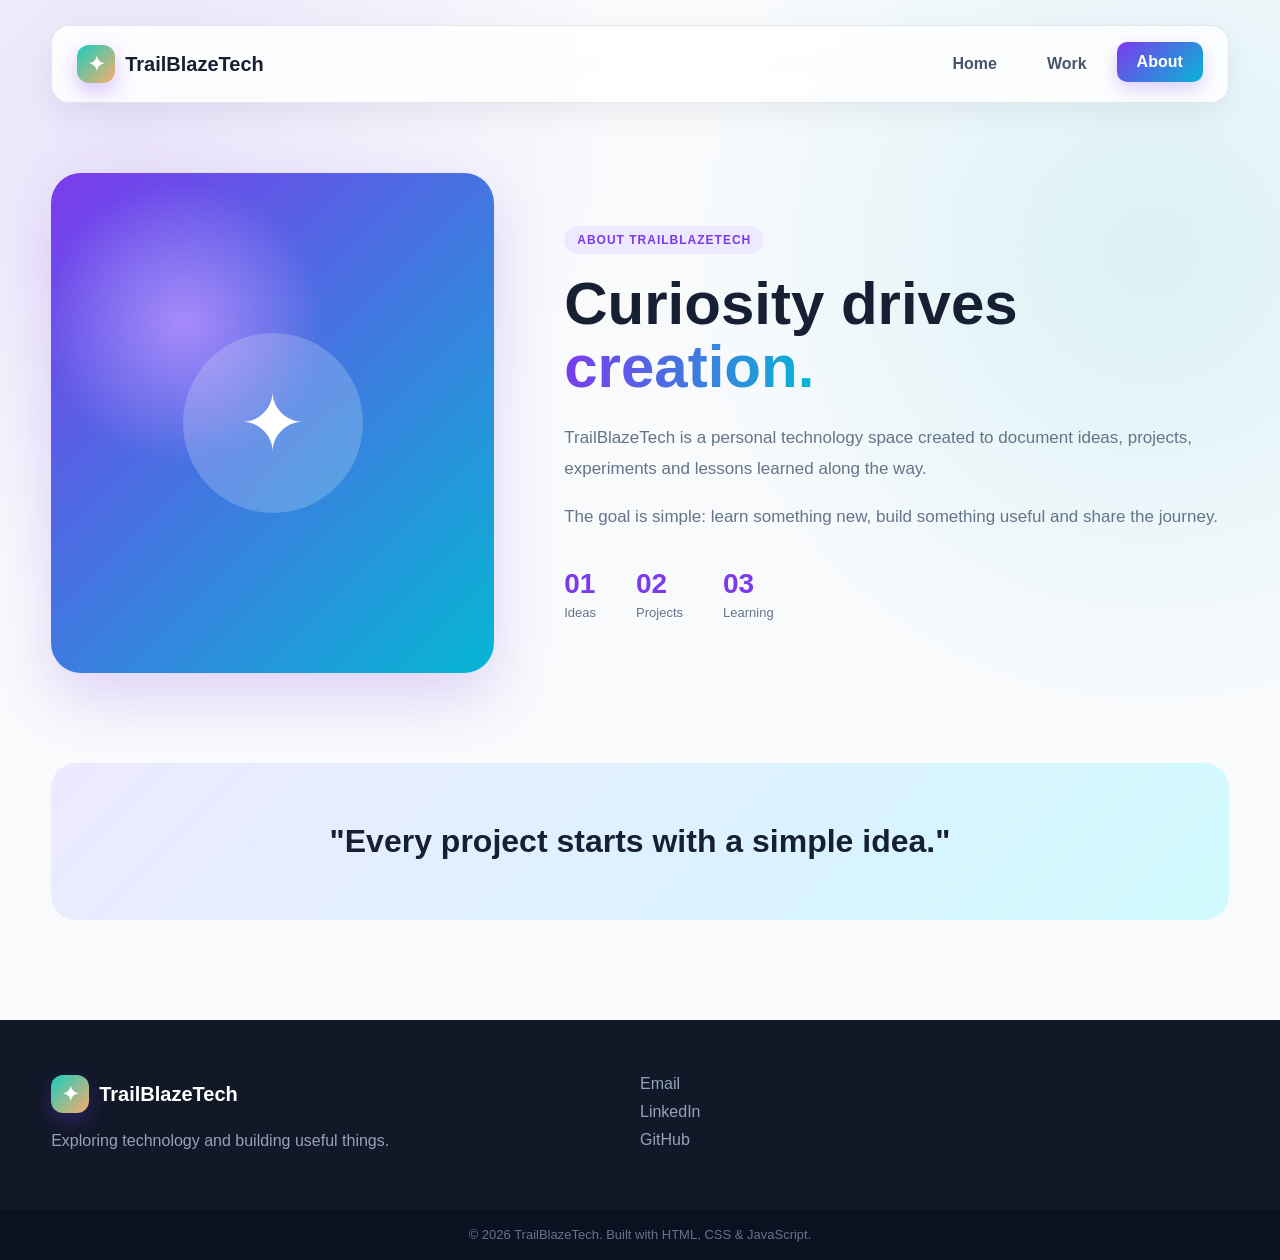
==== commit c9288a34: "Comment out 'Connect' heading in footer Comment out the 'Connect' heading in the footer." ====
--- a/about.html
+++ b/about.html
@@ -136,7 +136,7 @@
 
         <div class="footer-contact">
 
-            <h3>Connect</h3>
+            <!-- <h3>Connect</h3> -->
 
             <a href="mailto:your-email@example.com">
                 Email
--- a/style.css
+++ b/style.css
@@ -1,552 +1,1027 @@
-/* ============================================
-   Maya Lindqvist — Portfolio v2
-   Design tokens
-   ============================================ */
-:root {
-  --bg: #0d111c;
-  --bg-alt: #121729;
-  --bg-elevated: #171e33;
-  --bg-elevated-2: #1e2640;
-  --border: #2b3455;
-  --border-soft: #202942;
-  --text: #eef1f8;
-  --text-muted: #99a1bd;
-  --text-faint: #6b7392;
-
-  --accent-1: #5b8def;   /* blue */
-  --accent-2: #a78bfa;   /* violet */
-  --accent-3: #34d1b6;   /* teal */
-  --accent-4: #f2a26a;   /* warm coral */
-
-  --accent-gradient: linear-gradient(120deg, var(--accent-1), var(--accent-2));
-  --accent-soft: rgba(91, 141, 239, 0.14);
-
-  --font-display: "Fraunces", "Iowan Old Style", "Palatino Linotype", serif;
-  --font-body: "Inter", -apple-system, BlinkMacSystemFont, "Segoe UI", sans-serif;
-
-  --container: 1160px;
-  --radius-sm: 4px;
-  --radius-md: 8px;
-  --radius-lg: 20px;
-}
-
-* { box-sizing: border-box; }
-
-html { scroll-behavior: smooth; }
-
-@media (prefers-reduced-motion: reduce) {
-  html { scroll-behavior: auto; }
-  * { animation-duration: 0.01ms !important; transition-duration: 0.01ms !important; }
-}
+* {
+    margin: 0;
+    padding: 0;
+    box-sizing: border-box;
+}
+
 
 body {
-  margin: 0;
-  background:
-    radial-gradient(900px 500px at 85% -10%, rgba(167, 139, 250, 0.10), transparent 60%),
-    radial-gradient(700px 500px at 0% 0%, rgba(91, 141, 239, 0.10), transparent 55%),
-    var(--bg);
-  color: var(--text);
-  font-family: var(--font-body);
-  font-size: 17px;
-  line-height: 1.6;
-  -webkit-font-smoothing: antialiased;
-  text-rendering: optimizeLegibility;
-}
-
-img { max-width: 100%; display: block; }
-a { color: inherit; text-decoration: none; }
-
-::selection { background: var(--accent-soft); color: var(--text); }
-
-a:focus-visible, button:focus-visible {
-  outline: 2px solid var(--accent-1);
-  outline-offset: 3px;
-  border-radius: 2px;
-}
-
-.container { max-width: var(--container); margin: 0 auto; padding: 0 32px; }
-
-h1, h2, h3, h4 {
-  font-family: var(--font-display);
-  font-weight: 500;
-  line-height: 1.15;
-  margin: 0;
-  letter-spacing: -0.01em;
-}
-
-p { margin: 0; }
-
-.gradient-text {
-  background: var(--accent-gradient);
-  -webkit-background-clip: text;
-  background-clip: text;
-  color: transparent;
-}
-
-/* ============================================
-   Header
-   ============================================ */
-.site-header {
-  position: sticky;
-  top: 0;
-  z-index: 50;
-  background: rgba(13, 17, 28, 0.82);
-  backdrop-filter: blur(12px);
-  -webkit-backdrop-filter: blur(12px);
-  border-bottom: 1px solid var(--border-soft);
-}
-
-.site-header::after {
-  content: "";
-  display: block;
-  height: 2px;
-  background: var(--accent-gradient);
-  opacity: 0.6;
-}
-
-.header-inner {
-  display: flex;
-  align-items: center;
-  justify-content: space-between;
-  height: 78px;
-  gap: 24px;
-}
+    font-family: Arial, Helvetica, sans-serif;
+
+    background:
+        radial-gradient(
+            circle at 10% 10%,
+            rgba(124, 58, 237, 0.12),
+            transparent 30%
+        ),
+        radial-gradient(
+            circle at 90% 20%,
+            rgba(6, 182, 212, 0.12),
+            transparent 30%
+        ),
+        #f8fafc;
+
+    color: #172033;
+
+    min-height: 100vh;
+}
+
+
+/* =========================
+   HEADER
+========================= */
+
+.header {
+
+    width: 92%;
+    max-width: 1250px;
+
+    margin: 25px auto 0;
+
+    padding: 18px 25px;
+
+    background: rgba(255,255,255,0.85);
+
+    backdrop-filter: blur(15px);
+
+    border: 1px solid rgba(148,163,184,0.25);
+
+    border-radius: 18px;
+
+    display: flex;
+
+    align-items: center;
+
+    justify-content: space-between;
+
+    box-shadow: 0 10px 30px rgba(15,23,42,0.06);
+}
+
 
 .logo {
-  display: flex;
-  align-items: center;
-  gap: 10px;
-  font-family: var(--font-display);
-  font-size: 19px;
-  letter-spacing: -0.01em;
-  flex-shrink: 0;
-}
-
-.logo .mark {
-  width: 26px;
-  height: 26px;
-  border-radius: 50%;
-  background: var(--accent-gradient);
-  flex-shrink: 0;
-}
-
-.site-nav {
-  display: flex;
-  align-items: center;
-  justify-content: center;
-  flex: 1;
-}
-
-.nav-links {
-  list-style: none;
-  display: flex;
-  align-items: center;
-  gap: 4px;
-  margin: 0;
-  padding: 6px;
-  background: var(--bg-elevated);
-  border: 1px solid var(--border-soft);
-  border-radius: 999px;
-}
-
-.nav-links a {
-  font-size: 15px;
-  color: var(--text-muted);
-  padding: 9px 20px;
-  border-radius: 999px;
-  transition: color 0.2s ease, background 0.2s ease;
-  display: block;
-}
-
-.nav-links a:hover { color: var(--text); }
-
-.nav-links a.active {
-  color: var(--bg);
-  background: var(--accent-gradient);
-  font-weight: 500;
-}
-
-.nav-toggle {
-  display: none;
-  background: none;
-  border: none;
-  color: var(--text);
-  cursor: pointer;
-  padding: 8px;
-  flex-shrink: 0;
-}
-
-.nav-toggle svg { width: 22px; height: 22px; }
-
-.header-cta {
-  flex-shrink: 0;
-}
-
-/* ============================================
-   Footer
-   ============================================ */
-.site-footer {
-  border-top: 1px solid var(--border-soft);
-  margin-top: 140px;
-  background: var(--bg-alt);
-}
-
-.footer-inner {
-  display: flex;
-  align-items: center;
-  justify-content: space-between;
-  padding: 36px 0;
-  flex-wrap: wrap;
-  gap: 16px;
-}
-
-.footer-inner p { color: var(--text-faint); font-size: 14px; }
-
-.footer-links { list-style: none; display: flex; gap: 28px; margin: 0; padding: 0; }
-
-.footer-links a { font-size: 14px; color: var(--text-muted); transition: color 0.2s ease; }
-
-.footer-links a:hover { color: var(--accent-1); }
-
-/* ============================================
-   Buttons
-   ============================================ */
-.btn {
-  display: inline-flex;
-  align-items: center;
-  gap: 8px;
-  padding: 13px 26px;
-  border-radius: var(--radius-sm);
-  font-size: 15px;
-  font-weight: 500;
-  border: 1px solid transparent;
-  transition: transform 0.2s ease, border-color 0.2s ease, opacity 0.2s ease;
-}
-
-.btn-primary {
-  background: var(--accent-gradient);
-  color: #0c0f1a;
-}
-
-.btn-primary:hover { opacity: 0.9; }
-
-.btn-ghost { border-color: var(--border); color: var(--text); }
-
-.btn-ghost:hover { border-color: var(--accent-1); color: var(--accent-1); }
-
-.btn-small { padding: 9px 18px; font-size: 14px; }
-
-/* ============================================
-   Hero (Home)
-   ============================================ */
+
+    display: flex;
+
+    align-items: center;
+
+    gap: 10px;
+
+    font-size: 20px;
+
+    font-weight: 700;
+
+    color: #172033;
+}
+
+
+.logo-icon {
+
+    width: 38px;
+    height: 38px;
+
+    display: flex;
+
+    align-items: center;
+    justify-content: center;
+
+    border-radius: 12px;
+
+    color: white;
+
+    /* background: linear-gradient(
+        135deg,
+        #7c3aed,
+        #06b6d4
+    ); */
+    
+    background: linear-gradient(
+        135deg,
+        #19cdbf,
+        #f9ad69
+    );
+
+
+    box-shadow: 0 8px 20px rgba(124,58,237,0.3);
+}
+
+
+.navbar {
+
+    display: flex;
+
+    gap: 10px;
+}
+
+
+.navbar a {
+
+    text-decoration: none;
+
+    color: #475569;
+
+    padding: 11px 20px;
+
+    border-radius: 10px;
+
+    font-weight: 600;
+
+    transition: 0.25s;
+}
+
+
+.navbar a:hover,
+.navbar a.active {
+
+    color: white;
+
+    background: linear-gradient(
+        135deg,
+        #7c3aed,
+        #06b6d4
+    );
+
+    transform: translateY(-2px);
+
+    box-shadow: 0 7px 18px rgba(124,58,237,0.25);
+}
+
+
+/* =========================
+   HERO
+========================= */
+
 .hero {
-  padding: 120px 0 100px;
-  display: grid;
-  grid-template-columns: 1.4fr 1fr;
-  gap: 60px;
-  align-items: end;
-  border-bottom: 1px solid var(--border-soft);
-}
-
-.hero h1 { font-size: clamp(40px, 5.4vw, 68px); color: var(--text); }
-
-.hero-meta { border-left: 1px solid var(--border); padding-left: 28px; }
-
-.hero-meta p { color: var(--text-muted); font-size: 16px; margin-bottom: 24px; }
-
-.hero-actions { display: flex; gap: 14px; flex-wrap: wrap; }
-
-/* ============================================
-   Section scaffolding
-   ============================================ */
-.section { padding: 100px 0; border-bottom: 1px solid var(--border-soft); }
-
-.section:last-of-type { border-bottom: none; }
-
-.section-head {
-  display: flex;
-  justify-content: space-between;
-  align-items: flex-end;
-  gap: 24px;
-  margin-bottom: 56px;
-  flex-wrap: wrap;
-}
-
-.section-head h2 { font-size: clamp(28px, 3.4vw, 38px); }
-
-.section-head .link-more {
-  font-size: 15px;
-  color: var(--accent-2);
-  white-space: nowrap;
-  border-bottom: 1px solid var(--accent-2);
-  padding-bottom: 2px;
-}
-
-/* ============================================
-   About Me (home page teaser)
-   ============================================ */
-.about-me {
-  display: grid;
-  grid-template-columns: 200px 1fr;
-  gap: 48px;
-  align-items: center;
-}
-
-.avatar {
-  width: 200px;
-  height: 200px;
-  border-radius: 50%;
-  padding: 4px;
-  background: var(--accent-gradient);
-  flex-shrink: 0;
-}
-
-.avatar-inner {
-  width: 100%;
-  height: 100%;
-  border-radius: 50%;
-  background: var(--bg-elevated);
-  display: flex;
-  align-items: center;
-  justify-content: center;
-  overflow: hidden;
-}
-
-/* Replace this element's content with <img src="your-photo.jpg" alt="Your name"> to add a real photo */
-.avatar-inner .avatar-placeholder {
-  font-family: var(--font-display);
-  font-size: 56px;
-  color: var(--text-faint);
-}
-
-.avatar-inner img {
-  width: 100%;
-  height: 100%;
-  object-fit: cover;
-}
-
-.about-me-copy p { color: var(--text-muted); font-size: 16px; margin-bottom: 20px; max-width: 560px; }
-
-/* ============================================
-   Work rows (used on home + work page)
-   ============================================ */
-.work-list { display: flex; flex-direction: column; }
-
-.work-row {
-  display: grid;
-  grid-template-columns: 90px 1fr auto;
-  gap: 32px;
-  align-items: center;
-  padding: 30px 0;
-  border-top: 1px solid var(--border-soft);
-  transition: padding-left 0.25s ease;
-}
-
-.work-list .work-row:last-child { border-bottom: 1px solid var(--border-soft); }
-
-.work-row:hover { padding-left: 10px; }
-
-.work-row .year { font-family: var(--font-display); color: var(--text-faint); font-size: 16px; }
-
-.work-row .work-main h3 { font-size: 24px; color: var(--text); margin-bottom: 6px; transition: color 0.2s ease; }
-
-.work-row:hover .work-main h3 { color: var(--accent-2); }
-
-.work-row .work-main p { color: var(--text-muted); font-size: 15px; max-width: 560px; }
-
-.work-row .tags { display: flex; gap: 10px; flex-wrap: wrap; justify-content: flex-end; }
+
+    width: 92%;
+    max-width: 1250px;
+
+    margin: 70px auto;
+
+    min-height: 470px;
+
+    display: grid;
+
+    grid-template-columns: 1.1fr 0.9fr;
+
+    align-items: center;
+
+    gap: 50px;
+}
+
 
 .tag {
-  font-size: 13px;
-  border-radius: 20px;
-  padding: 5px 13px;
-  white-space: nowrap;
-  border: 1px solid var(--border);
-  color: var(--text-faint);
-}
-
-.tag-blue   { color: var(--accent-1); border-color: rgba(91, 141, 239, 0.35); background: rgba(91, 141, 239, 0.08); }
-.tag-violet { color: var(--accent-2); border-color: rgba(167, 139, 250, 0.35); background: rgba(167, 139, 250, 0.08); }
-.tag-teal   { color: var(--accent-3); border-color: rgba(52, 209, 182, 0.35); background: rgba(52, 209, 182, 0.08); }
-.tag-coral  { color: var(--accent-4); border-color: rgba(242, 162, 106, 0.35); background: rgba(242, 162, 106, 0.08); }
-
-/* ============================================
-   Project detail block (work page)
-   ============================================ */
-.project-detail {
-  display: grid;
-  grid-template-columns: 1fr;
-  gap: 18px;
-  padding: 46px 0;
-  border-top: 1px solid var(--border-soft);
-}
-
-.project-detail:last-child { border-bottom: 1px solid var(--border-soft); }
-
-.project-detail-head {
-  display: flex;
-  justify-content: space-between;
-  align-items: baseline;
-  flex-wrap: wrap;
-  gap: 10px;
-}
-
-.project-detail-head h3 { font-size: 28px; color: var(--text); }
-
-.project-detail-head .role { color: var(--accent-2); font-size: 15px; }
-
-.project-visual {
-  height: 220px;
-  border-radius: var(--radius-lg);
-  border: 1px solid var(--border);
-  background: linear-gradient(135deg, var(--bg-elevated) 0%, var(--bg-elevated-2) 100%);
-  position: relative;
-  overflow: hidden;
-}
-
-/* Replace .project-visual's background with a real screenshot:
-   background: url('your-image.jpg') center/cover; */
-
-.project-visual::after {
-  content: "";
-  position: absolute;
-  inset: 0;
-  background: radial-gradient(circle at 80% 20%, rgba(167, 139, 250, 0.18), transparent 55%),
-              radial-gradient(circle at 15% 85%, rgba(91, 141, 239, 0.14), transparent 55%);
-}
-
-.project-detail p.desc { color: var(--text-muted); max-width: 640px; font-size: 15.5px; }
-
-.project-detail .tags { display: flex; gap: 10px; flex-wrap: wrap; }
-
-/* Blank template card — shows where to add the next project */
-.project-detail.is-template {
-  border: 1px dashed var(--border);
-  border-radius: var(--radius-lg);
-  padding: 40px 32px;
-  margin-top: 20px;
-}
-
-.project-detail.is-template .project-visual {
-  display: flex;
-  align-items: center;
-  justify-content: center;
-  border-style: dashed;
-}
-
-.project-detail.is-template .project-visual span {
-  color: var(--text-faint);
-  font-size: 15px;
-}
-
-.project-detail.is-template h3 { color: var(--text-faint); }
-
-/* ============================================
-   About page
-   ============================================ */
-.about-hero {
-  padding: 100px 0 30px;
-  display: grid;
-  grid-template-columns: 200px 1fr;
-  gap: 50px;
-  align-items: start;
-}
-
-.about-hero .about-hero-copy .eyebrow-date {
-  font-size: 14px;
-  color: var(--text-faint);
-  margin-bottom: 14px;
-}
-
-.about-hero .about-hero-copy .eyebrow-date strong { color: var(--accent-3); font-weight: 500; }
-
-.about-hero h1 { font-size: clamp(32px, 4vw, 46px); margin-bottom: 18px; }
-
-.about-hero .bio { color: var(--text-muted); font-size: 16.5px; max-width: 600px; }
-
-.site-meta-bar {
-  border-top: 1px solid var(--border-soft);
-  border-bottom: 1px solid var(--border-soft);
-  padding: 22px 0;
-  display: flex;
-  gap: 40px;
-  flex-wrap: wrap;
-  color: var(--text-faint);
-  font-size: 14px;
-}
-
-.site-meta-bar strong { color: var(--text-muted); font-weight: 500; }
-
-.timeline { display: flex; flex-direction: column; }
-
-.timeline-row {
-  display: grid;
-  grid-template-columns: 130px 1fr;
-  gap: 28px;
-  padding: 26px 0;
-  border-top: 1px solid var(--border-soft);
-}
-
-.timeline .timeline-row:last-child { border-bottom: 1px solid var(--border-soft); }
-
-.timeline-row .years { color: var(--text-faint); font-size: 14.5px; font-family: var(--font-display); }
-
-.timeline-row h4 { font-size: 18px; margin-bottom: 6px; color: var(--text); }
-
-.timeline-row p { color: var(--text-muted); font-size: 15px; }
-
-.skills-grid { display: grid; grid-template-columns: repeat(3, 1fr); gap: 28px; }
-
-.skill-group h4 { font-size: 15px; color: var(--accent-2); margin-bottom: 14px; font-weight: 500; }
-
-.skill-group ul { list-style: none; margin: 0; padding: 0; color: var(--text-muted); font-size: 15px; line-height: 2; }
-
-.contact-block {
-  display: flex;
-  justify-content: space-between;
-  align-items: center;
-  flex-wrap: wrap;
-  gap: 24px;
-}
-
-.contact-block h2 { font-size: clamp(26px, 3.2vw, 36px); max-width: 480px; }
-
-/* ============================================
-   Responsive
-   ============================================ */
-@media (max-width: 860px) {
-  .hero { grid-template-columns: 1fr; gap: 32px; padding: 90px 0 70px; }
-  .hero-meta { border-left: none; padding-left: 0; border-top: 1px solid var(--border); padding-top: 24px; }
-  .work-row { grid-template-columns: 1fr; gap: 10px; }
-  .work-row .tags { justify-content: flex-start; }
-  .about-hero, .about-me { grid-template-columns: 1fr; text-align: left; }
-  .avatar { width: 130px; height: 130px; }
-  .skills-grid { grid-template-columns: 1fr 1fr; }
-  .contact-block { flex-direction: column; align-items: flex-start; }
-}
-
-@media (max-width: 620px) {
-  .container { padding: 0 20px; }
-  .header-cta { display: none; }
-  .site-nav {
+
+    display: inline-block;
+
+    padding: 7px 13px;
+
+    border-radius: 50px;
+
+    background: #ede9fe;
+
+    color: #7c3aed;
+
+    font-size: 12px;
+
+    font-weight: 800;
+
+    letter-spacing: 1px;
+
+    margin-bottom: 18px;
+}
+
+
+.hero h1 {
+
+    font-size: clamp(42px, 5vw, 70px);
+
+    line-height: 1.05;
+
+    letter-spacing: -3px;
+
+    margin-bottom: 25px;
+}
+
+
+.hero h1 span,
+.page-heading h1 span,
+.about-content h1 span {
+
+    background: linear-gradient(
+        90deg,
+        #7c3aed,
+        #06b6d4
+    );
+
+    -webkit-background-clip: text;
+
+    color: transparent;
+}
+
+
+.hero p {
+
+    max-width: 600px;
+
+    color: #64748b;
+
+    font-size: 18px;
+
+    line-height: 1.7;
+
+    margin-bottom: 30px;
+}
+
+
+.hero-buttons {
+
+    display: flex;
+
+    gap: 12px;
+
+    flex-wrap: wrap;
+}
+
+
+.primary-btn,
+.secondary-btn {
+
+    padding: 14px 22px;
+
+    border-radius: 11px;
+
+    text-decoration: none;
+
+    font-weight: 700;
+
+    transition: 0.25s;
+}
+
+
+.primary-btn {
+
+    color: white;
+
+    background: linear-gradient(
+        135deg,
+        #7c3aed,
+        #06b6d4
+    );
+
+    box-shadow: 0 10px 25px rgba(124,58,237,0.25);
+}
+
+
+.secondary-btn {
+
+    color: #334155;
+
+    background: white;
+
+    border: 1px solid #e2e8f0;
+}
+
+
+.primary-btn:hover,
+.secondary-btn:hover {
+
+    transform: translateY(-3px);
+}
+
+
+/* =========================
+   HERO CARDS
+========================= */
+
+.hero-card {
+
+    height: 390px;
+
+    position: relative;
+
+    border-radius: 30px;
+
+    background: linear-gradient(
+        135deg,
+        #ede9fe,
+        #cffafe
+    );
+
+    overflow: hidden;
+
+    border: 1px solid white;
+
+    box-shadow: 0 25px 60px rgba(15,23,42,0.1);
+}
+
+
+.hero-card::before {
+
+    content: "";
+
     position: absolute;
-    top: 78px;
-    left: 0;
-    right: 0;
-    justify-content: stretch;
-    display: none;
-  }
-  .site-nav.open { display: flex; }
-  .nav-links {
+
+    width: 230px;
+    height: 230px;
+
+    background: #7c3aed;
+
+    opacity: 0.15;
+
+    border-radius: 50%;
+
+    top: -60px;
+    right: -50px;
+}
+
+
+.hero-card::after {
+
+    content: "";
+
+    position: absolute;
+
+    width: 180px;
+    height: 180px;
+
+    background: #06b6d4;
+
+    opacity: 0.18;
+
+    border-radius: 50%;
+
+    bottom: -60px;
+    left: -50px;
+}
+
+
+.floating-card {
+
+    position: absolute;
+
+    background: rgba(255,255,255,0.8);
+
+    backdrop-filter: blur(15px);
+
+    padding: 20px;
+
+    border-radius: 18px;
+
+    display: flex;
+
     flex-direction: column;
-    width: 100%;
-    border-radius: 0;
-    background: var(--bg-alt);
-    padding: 8px;
-  }
-  .nav-links a { border-radius: 10px; text-align: center; }
-  .nav-toggle { display: block; }
-  .skills-grid { grid-template-columns: 1fr; }
-  .site-meta-bar { flex-direction: column; gap: 10px; }
-  .section { padding: 70px 0; }
-}
+
+    gap: 5px;
+
+    width: 190px;
+
+    box-shadow: 0 15px 35px rgba(15,23,42,0.1);
+
+    z-index: 2;
+}
+
+
+.floating-card strong {
+
+    font-size: 17px;
+}
+
+
+.floating-card small {
+
+    color: #64748b;
+}
+
+
+.card-one {
+
+    top: 55px;
+    left: 60px;
+}
+
+
+.card-two {
+
+    top: 145px;
+    right: 45px;
+}
+
+
+.card-three {
+
+    bottom: 45px;
+    left: 85px;
+}
+
+
+/* =========================
+   CONTENT CARDS
+========================= */
+
+.content-section {
+
+    width: 92%;
+    max-width: 1250px;
+
+    margin: 30px auto 90px;
+
+    display: grid;
+
+    grid-template-columns: repeat(3, 1fr);
+
+    gap: 22px;
+}
+
+
+.content-card {
+
+    padding: 35px;
+
+    background: white;
+
+    border: 1px solid #e2e8f0;
+
+    border-radius: 20px;
+
+    transition: 0.3s;
+
+    box-shadow: 0 10px 30px rgba(15,23,42,0.04);
+}
+
+
+.content-card:hover {
+
+    transform: translateY(-8px);
+
+    box-shadow: 0 20px 40px rgba(15,23,42,0.1);
+}
+
+
+.content-card.featured {
+
+    background: linear-gradient(
+        135deg,
+        #7c3aed,
+        #0891b2
+    );
+
+    color: white;
+}
+
+
+.icon {
+
+    font-size: 32px;
+
+    margin-bottom: 22px;
+}
+
+
+.content-card h2 {
+
+    margin-bottom: 12px;
+}
+
+
+.content-card p {
+
+    color: #64748b;
+
+    line-height: 1.7;
+
+    margin-bottom: 20px;
+}
+
+
+.featured p {
+
+    color: #e0f2fe;
+}
+
+
+.content-card a {
+
+    color: #7c3aed;
+
+    text-decoration: none;
+
+    font-weight: 700;
+}
+
+
+.featured a {
+
+    color: white;
+}
+
+
+/* =========================
+   BOTTOM BANNER
+========================= */
+
+.bottom-banner {
+
+    width: 92%;
+    max-width: 1250px;
+
+    margin: 0 auto 90px;
+
+    padding: 55px;
+
+    border-radius: 25px;
+
+    background: #172033;
+
+    color: white;
+
+    display: flex;
+
+    justify-content: space-between;
+
+    align-items: center;
+
+    overflow: hidden;
+
+    position: relative;
+}
+
+
+.bottom-banner h2 {
+
+    font-size: 35px;
+
+    margin-bottom: 12px;
+}
+
+
+.bottom-banner p {
+
+    color: #94a3b8;
+
+    max-width: 600px;
+
+}
+
+
+.banner-symbol {
+
+    font-size: 130px;
+
+    color: #7c3aed;
+
+    opacity: 0.5;
+}
+
+
+/* =========================
+   FOOTER
+========================= */
+
+.footer {
+
+    background: #111827;
+
+    color: white;
+
+    padding: 55px max(4%, calc((100% - 1250px) / 2));
+
+    display: grid;
+
+    grid-template-columns: 2fr 1fr 1fr;
+
+    gap: 40px;
+}
+
+
+.footer .logo {
+
+    color: white;
+
+    margin-bottom: 15px;
+}
+
+
+.footer p {
+
+    color: #94a3b8;
+
+    line-height: 1.6;
+
+    max-width: 350px;
+}
+
+
+.footer h3 {
+
+    margin-bottom: 18px;
+}
+
+
+.footer-links,
+.footer-contact {
+
+    display: flex;
+
+    flex-direction: column;
+
+    gap: 10px;
+}
+
+
+.footer a {
+
+    color: #94a3b8;
+
+    text-decoration: none;
+
+    transition: 0.2s;
+}
+
+
+.footer a:hover {
+
+    color: white;
+}
+
+
+
+
+.copyright {
+
+    text-align: center;
+
+    background: #0b1120;
+
+    color: #64748b;
+
+    padding: 18px;
+
+    font-size: 13px;
+}
+
+
+/* =========================
+   OTHER PAGES
+========================= */
+
+.page {
+
+    width: 92%;
+    max-width: 1250px;
+
+    margin: 70px auto 100px;
+}
+
+
+.page-heading {
+
+    max-width: 700px;
+
+    margin-bottom: 60px;
+}
+
+
+.page-heading h1 {
+
+    font-size: 60px;
+
+    letter-spacing: -2px;
+
+    margin-bottom: 20px;
+}
+
+
+.page-heading p {
+
+    color: #64748b;
+
+    font-size: 18px;
+
+    line-height: 1.7;
+}
+
+
+.projects {
+
+    display: grid;
+
+    grid-template-columns: repeat(3, 1fr);
+
+    gap: 25px;
+}
+
+
+.project-card {
+
+    background: white;
+
+    border: 1px solid #e2e8f0;
+
+    border-radius: 22px;
+
+    padding: 35px;
+
+    position: relative;
+
+    min-height: 330px;
+
+    transition: 0.3s;
+}
+
+
+.project-card:hover {
+
+    transform: translateY(-8px);
+
+    box-shadow: 0 20px 45px rgba(15,23,42,0.1);
+}
+
+
+.project-number {
+
+    position: absolute;
+
+    top: 25px;
+
+    right: 25px;
+
+    color: #cbd5e1;
+
+    font-weight: 800;
+}
+
+
+.project-icon {
+
+    font-size: 40px;
+
+    margin-bottom: 25px;
+}
+
+
+.project-card h2 {
+
+    margin-bottom: 15px;
+}
+
+
+.project-card p {
+
+    color: #64748b;
+
+    line-height: 1.7;
+
+    margin-bottom: 25px;
+}
+
+
+.project-tag {
+
+    display: inline-block;
+
+    padding: 6px 10px;
+
+    margin: 3px;
+
+    background: #ede9fe;
+
+    color: #7c3aed;
+
+    border-radius: 6px;
+
+    font-size: 12px;
+
+    font-weight: 700;
+}
+
+
+/* =========================
+   ABOUT
+========================= */
+
+.about-section {
+
+    display: grid;
+
+    grid-template-columns: 0.8fr 1.2fr;
+
+    gap: 70px;
+
+    align-items: center;
+}
+
+
+.about-image {
+
+    height: 500px;
+
+    border-radius: 30px;
+
+    background:
+        radial-gradient(
+            circle at 30% 30%,
+            #a78bfa,
+            transparent 30%
+        ),
+        linear-gradient(
+            135deg,
+            #7c3aed,
+            #06b6d4
+        );
+
+    display: flex;
+
+    align-items: center;
+
+    justify-content: center;
+
+    box-shadow: 0 25px 60px rgba(124,58,237,0.2);
+}
+
+
+.profile-symbol {
+
+    width: 180px;
+    height: 180px;
+
+    border-radius: 50%;
+
+    background: rgba(255,255,255,0.2);
+
+    backdrop-filter: blur(10px);
+
+    display: flex;
+
+    align-items: center;
+    justify-content: center;
+
+    font-size: 80px;
+
+    color: white;
+}
+
+
+.about-content h1 {
+
+    font-size: 60px;
+
+    line-height: 1.05;
+
+    margin-bottom: 25px;
+}
+
+
+.about-content p {
+
+    color: #64748b;
+
+    font-size: 17px;
+
+    line-height: 1.8;
+
+    margin-bottom: 18px;
+}
+
+
+.about-stats {
+
+    display: flex;
+
+    gap: 40px;
+
+    margin-top: 35px;
+}
+
+
+.about-stats div {
+
+    display: flex;
+
+    flex-direction: column;
+
+    gap: 5px;
+}
+
+
+.about-stats strong {
+
+    font-size: 28px;
+
+    color: #7c3aed;
+}
+
+
+.about-stats span {
+
+    color: #64748b;
+
+    font-size: 13px;
+}
+
+
+.quote-section {
+
+    margin-top: 90px;
+
+    padding: 60px;
+
+    border-radius: 25px;
+
+    text-align: center;
+
+    background: linear-gradient(
+        135deg,
+        #ede9fe,
+        #cffafe
+    );
+}
+
+
+.quote-section h2 {
+
+    font-size: 32px;
+}
+
+
+/* =========================
+   MOBILE
+========================= */
+
+@media (max-width: 800px) {
+
+    .header {
+
+        flex-direction: column;
+
+        gap: 20px;
+
+    }
+
+
+    .hero {
+
+        grid-template-columns: 1fr;
+
+        margin-top: 50px;
+
+    }
+
+
+    .hero-card {
+
+        height: 330px;
+
+    }
+
+
+    .content-section,
+    .projects {
+
+        grid-template-columns: 1fr;
+
+    }
+
+
+    .bottom-banner {
+
+        padding: 35px;
+
+    }
+
+
+    .banner-symbol {
+
+        display: none;
+
+    }
+
+
+    .footer {
+
+        grid-template-columns: 1fr;
+
+    }
+
+
+    .about-section {
+
+        grid-template-columns: 1fr;
+
+    }
+
+
+    .about-image {
+
+        height: 350px;
+
+    }
+
+
+    .page-heading h1,
+    .about-content h1 {
+
+        font-size: 45px;
+
+    }
+
+}
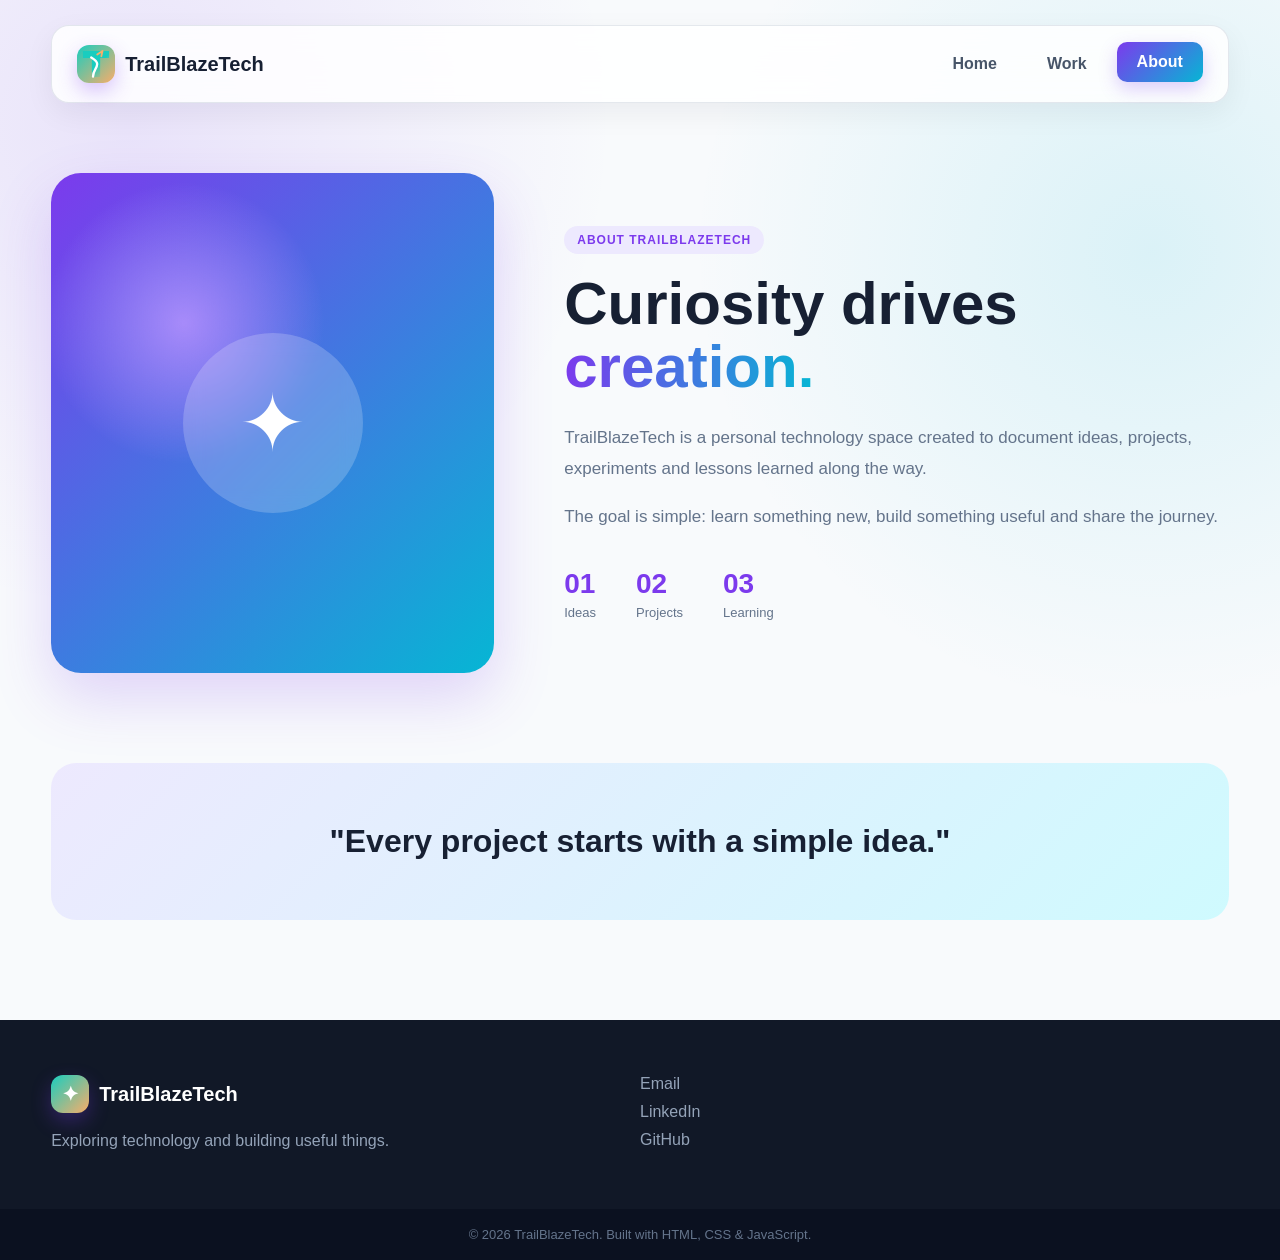
==== commit 30a67114: "Update logo section with SVG graphics" ====
--- a/about.html
+++ b/about.html
@@ -19,10 +19,74 @@
 
     <header class="header">
 
-        <div class="logo">
+        <!-- <div class="logo">
             <span class="logo-icon">✦</span>
             TrailBlazeTech
-        </div>
+        </div> -->
+        <div class="logo">
+
+    <span class="logo-icon">
+
+        <svg viewBox="0 0 64 64" xmlns="http://www.w3.org/2000/svg">
+
+            <defs>
+                <linearGradient id="trailGradient"
+                    x1="0%" y1="0%"
+                    x2="100%" y2="100%">
+
+                    <stop offset="0%" stop-color="#19cdbf"/>
+                    <stop offset="55%" stop-color="#19cdbf"/>
+                    <stop offset="100%" stop-color="#f9ad69"/>
+
+                </linearGradient>
+            </defs>
+
+            <!-- T shape -->
+            <path
+                d="M10 10
+                   H54
+                   V22
+                   H39
+                   V54
+                   H25
+                   V22
+                   H10
+                   Z"
+                fill="url(#trailGradient)"
+            />
+
+            <!-- Trail / road -->
+            <path
+                d="M27 53
+                   C27 43 34 39 34 32
+                   C34 27 29 24 24 21"
+                fill="none"
+                stroke="white"
+                stroke-width="4"
+                stroke-linecap="round"
+            />
+
+            <!-- Small growth arrow -->
+            <path
+                d="M34 16
+                   L43 10
+                   L41 19"
+                fill="none"
+                stroke="#f9ad69"
+                stroke-width="3"
+                stroke-linecap="round"
+                stroke-linejoin="round"
+            />
+
+        </svg>
+
+    </span>
+
+    <span class="logo-text">
+        TrailBlazeTech
+    </span>
+
+</div>
 
         <nav class="navbar">
 
